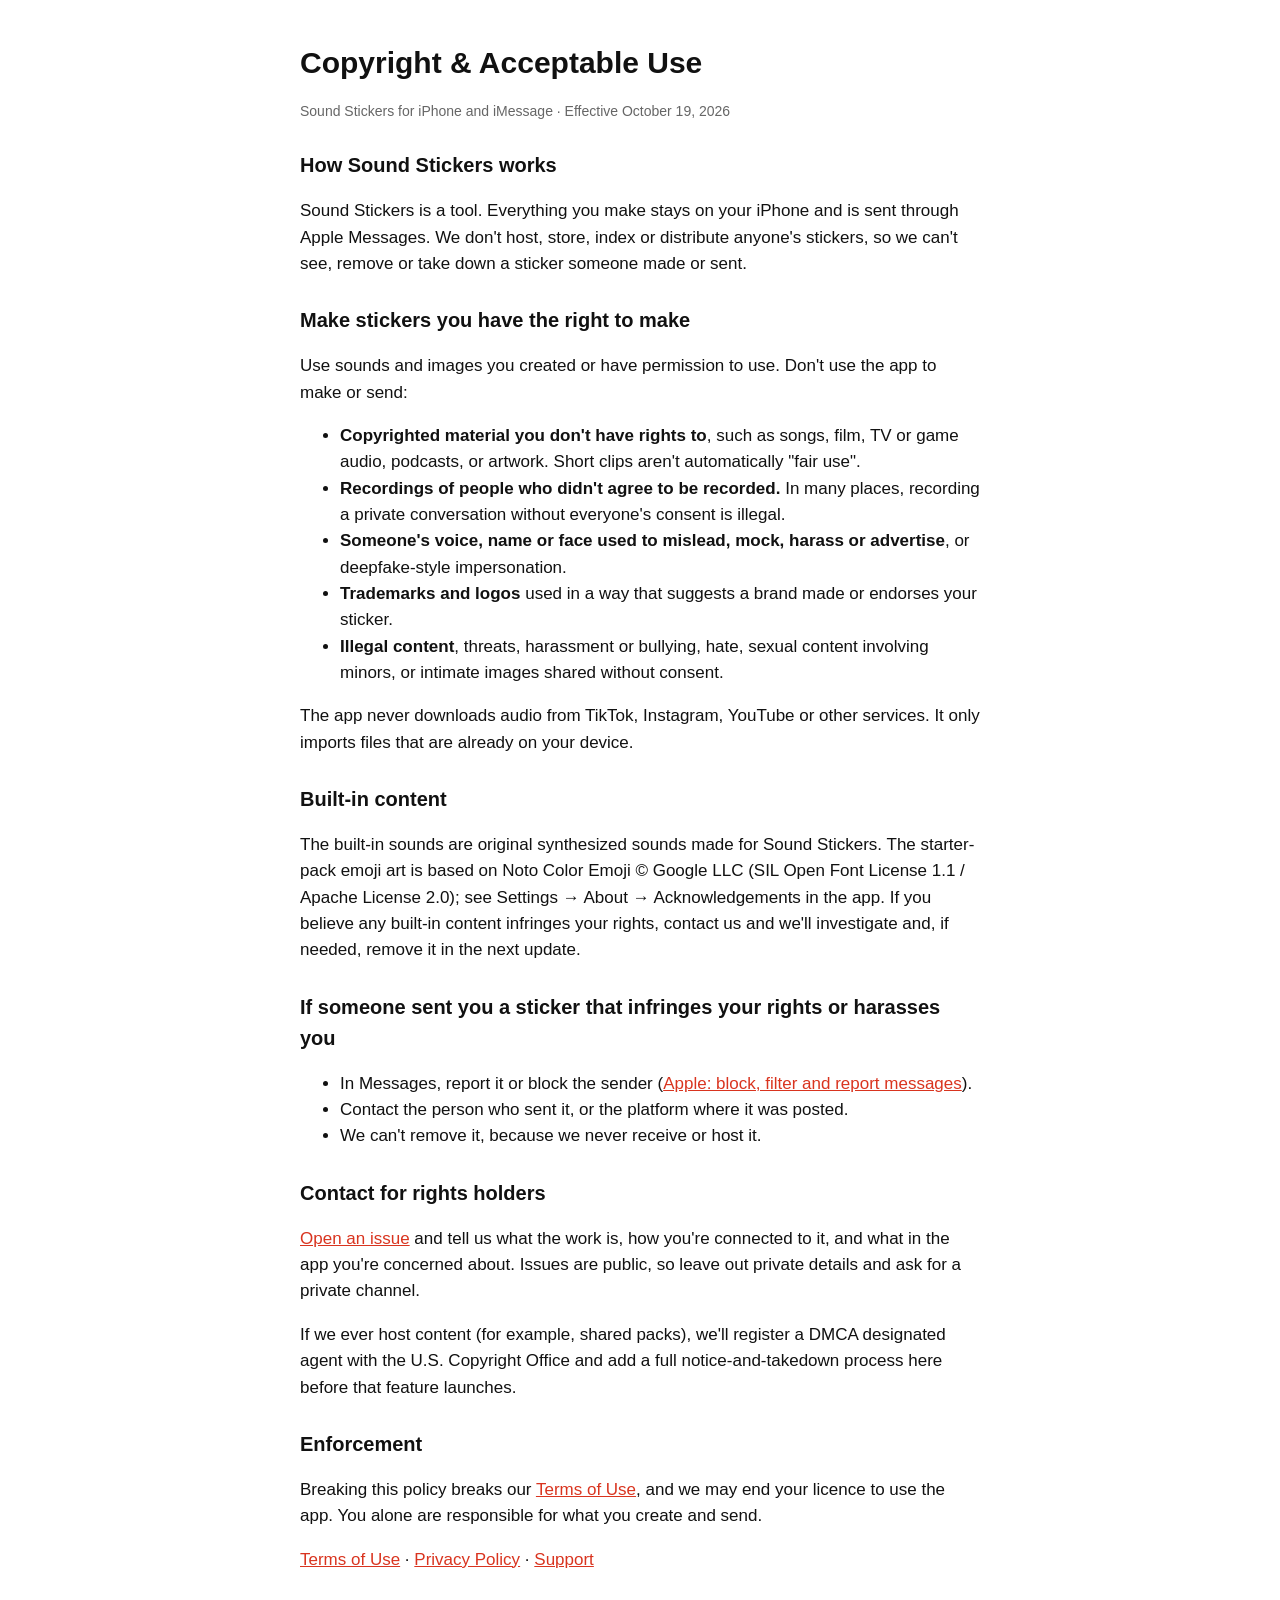
==== copyright.html @ 44052eb1 "Add Terms of Use and Copyright & Acceptable Use; update Privacy Policy Privacy: effective date, who " ====
<!doctype html><html lang="en"><head><meta charset="utf-8"><meta name="viewport" content="width=device-width,initial-scale=1"><title>Sound Stickers: Copyright &amp; Acceptable Use</title><link rel="stylesheet" href="style.css"></head><body>
<h1>Copyright &amp; Acceptable Use</h1><p class="muted">Sound Stickers for iPhone and iMessage · Effective October 19, 2026</p>
<h2>How Sound Stickers works</h2><p>Sound Stickers is a tool. Everything you make stays on your iPhone and is sent through Apple Messages. We don't host, store, index or distribute anyone's stickers, so we can't see, remove or take down a sticker someone made or sent.</p>
<h2>Make stickers you have the right to make</h2><p>Use sounds and images you created or have permission to use. Don't use the app to make or send:</p><ul>
<li><b>Copyrighted material you don't have rights to</b>, such as songs, film, TV or game audio, podcasts, or artwork. Short clips aren't automatically "fair use".</li>
<li><b>Recordings of people who didn't agree to be recorded.</b> In many places, recording a private conversation without everyone's consent is illegal.</li>
<li><b>Someone's voice, name or face used to mislead, mock, harass or advertise</b>, or deepfake-style impersonation.</li>
<li><b>Trademarks and logos</b> used in a way that suggests a brand made or endorses your sticker.</li>
<li><b>Illegal content</b>, threats, harassment or bullying, hate, sexual content involving minors, or intimate images shared without consent.</li></ul>
<p>The app never downloads audio from TikTok, Instagram, YouTube or other services. It only imports files that are already on your device.</p>
<h2>Built-in content</h2><p>The built-in sounds are original synthesized sounds made for Sound Stickers. The starter-pack emoji art is based on Noto Color Emoji © Google LLC (SIL Open Font License 1.1 / Apache License 2.0); see Settings → About → Acknowledgements in the app. If you believe any built-in content infringes your rights, contact us and we'll investigate and, if needed, remove it in the next update.</p>
<h2>If someone sent you a sticker that infringes your rights or harasses you</h2><ul>
<li>In Messages, report it or block the sender (<a href="https://support.apple.com/guide/iphone/block-filter-and-report-messages-iph203ab0be4/ios">Apple: block, filter and report messages</a>).</li>
<li>Contact the person who sent it, or the platform where it was posted.</li>
<li>We can't remove it, because we never receive or host it.</li></ul>
<h2>Contact for rights holders</h2><p><a href="https://github.com/Abdi1717/soundstickers-site/issues">Open an issue</a> and tell us what the work is, how you're connected to it, and what in the app you're concerned about. Issues are public, so leave out private details and ask for a private channel.</p>
<p>If we ever host content (for example, shared packs), we'll register a DMCA designated agent with the U.S. Copyright Office and add a full notice-and-takedown process here before that feature launches.</p>
<h2>Enforcement</h2><p>Breaking this policy breaks our <a href="terms.html">Terms of Use</a>, and we may end your licence to use the app. You alone are responsible for what you create and send.</p>
<p><a href="terms.html">Terms of Use</a> · <a href="privacy.html">Privacy Policy</a> · <a href="support.html">Support</a></p></body></html>
---- style.css ----
body{font:17px/1.55 -apple-system,BlinkMacSystemFont,"SF Pro Text",Helvetica,Arial,sans-serif;max-width:680px;margin:40px auto;padding:0 20px;color:#111}
h1{font-size:30px;margin-bottom:4px}h2{font-size:20px;margin-top:28px}a{color:#D9341F}.muted{color:#666;font-size:14px}
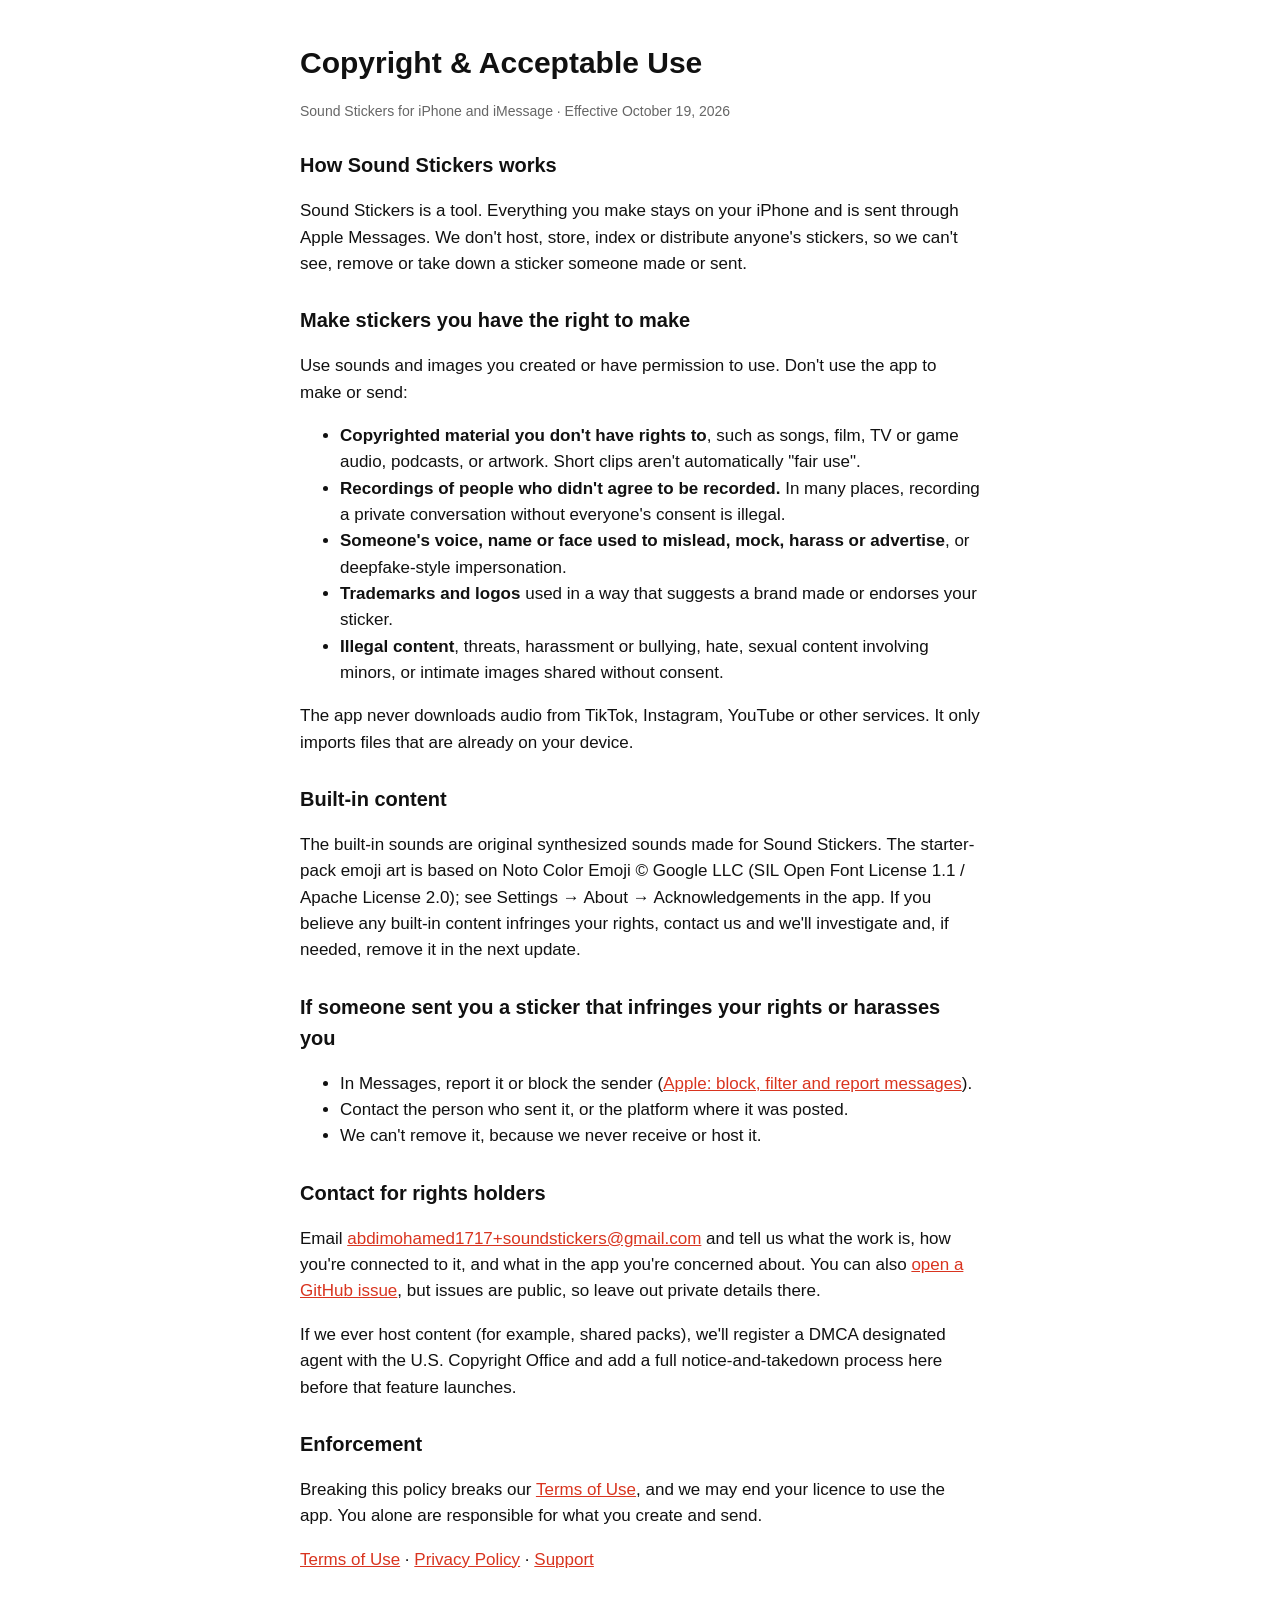
==== commit 27a816de: "Privacy: Send Feedback email disclosure; contact via feedback email Privacy Policy covers what we re" ====
--- a/copyright.html
+++ b/copyright.html
@@ -13,7 +13,7 @@
 <li>In Messages, report it or block the sender (<a href="https://support.apple.com/guide/iphone/block-filter-and-report-messages-iph203ab0be4/ios">Apple: block, filter and report messages</a>).</li>
 <li>Contact the person who sent it, or the platform where it was posted.</li>
 <li>We can't remove it, because we never receive or host it.</li></ul>
-<h2>Contact for rights holders</h2><p><a href="https://github.com/Abdi1717/soundstickers-site/issues">Open an issue</a> and tell us what the work is, how you're connected to it, and what in the app you're concerned about. Issues are public, so leave out private details and ask for a private channel.</p>
+<h2>Contact for rights holders</h2><p>Email <a href="mailto:abdimohamed1717+soundstickers@gmail.com">abdimohamed1717+soundstickers@gmail.com</a> and tell us what the work is, how you're connected to it, and what in the app you're concerned about. You can also <a href="https://github.com/Abdi1717/soundstickers-site/issues">open a GitHub issue</a>, but issues are public, so leave out private details there.</p>
 <p>If we ever host content (for example, shared packs), we'll register a DMCA designated agent with the U.S. Copyright Office and add a full notice-and-takedown process here before that feature launches.</p>
 <h2>Enforcement</h2><p>Breaking this policy breaks our <a href="terms.html">Terms of Use</a>, and we may end your licence to use the app. You alone are responsible for what you create and send.</p>
 <p><a href="terms.html">Terms of Use</a> · <a href="privacy.html">Privacy Policy</a> · <a href="support.html">Support</a></p></body></html>
